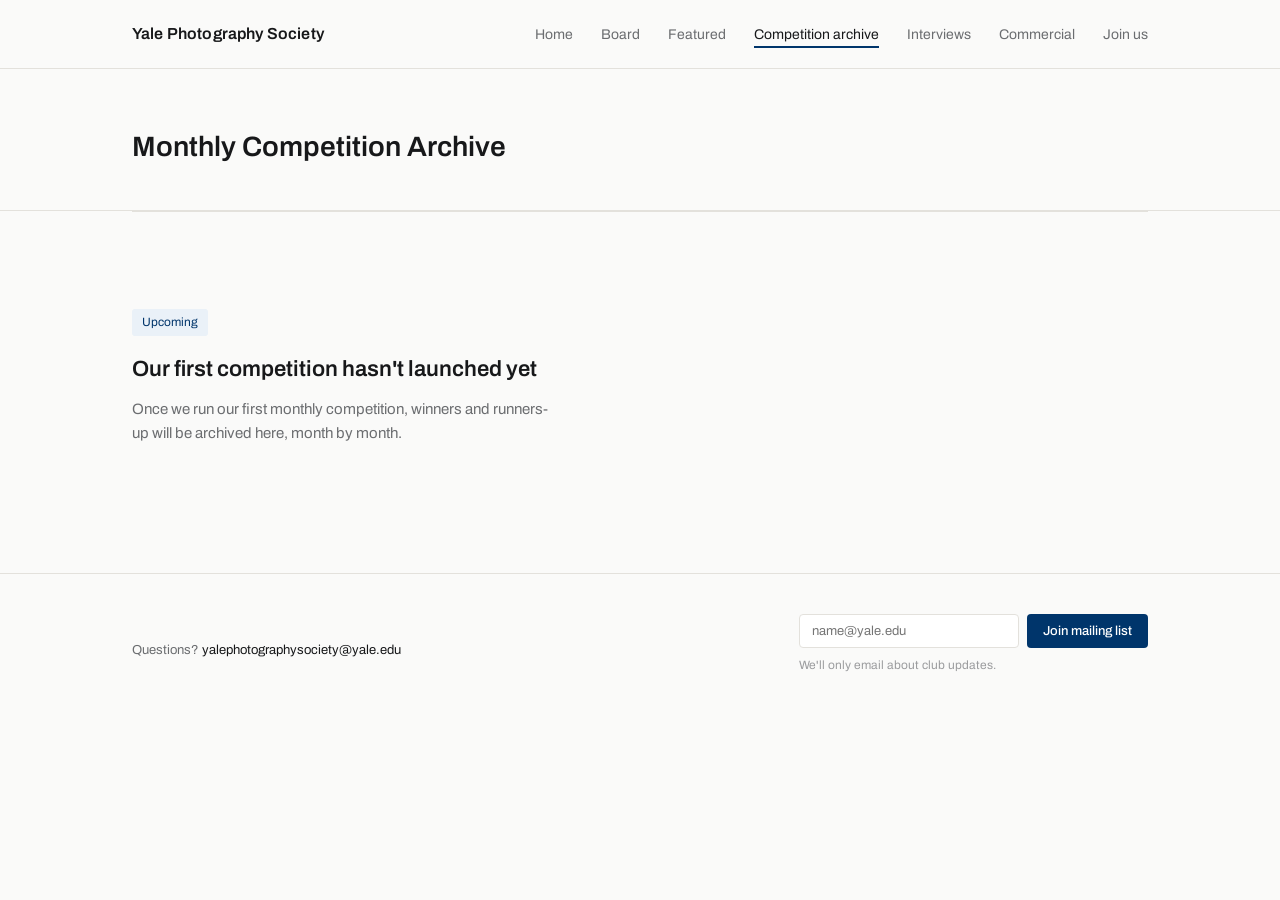
==== archive.html @ 02fdcc41 "Initial site" ====
<!DOCTYPE html>
<html lang="en">
<head>
  <meta charset="UTF-8">
  <meta name="viewport" content="width=device-width, initial-scale=1.0">
  <title>Monthly Competition Archive — Yale Photography Society</title>
  <link rel="stylesheet" href="css/style.css">
</head>
<body>

  <nav class="site-nav">
    <div class="wrap">
      <a href="index.html" class="wordmark">Yale Photography Society</a>
      <button class="nav-toggle" aria-label="Toggle menu">&#9776;</button>
      <ul class="nav-links">
        <li><a href="index.html">Home</a></li>
        <li><a href="board.html">Board</a></li>
        <li><a href="featured.html">Featured</a></li>
        <li><a href="archive.html" aria-current="page">Competition archive</a></li>
        <li><a href="interviews.html">Interviews</a></li>
        <li><a href="commercial.html">Commercial</a></li>
        <li><a href="join.html">Join us</a></li>
      </ul>
    </div>
  </nav>

  <header class="page-header">
    <div class="wrap">
      <h1>Monthly Competition Archive</h1>
    </div>
  </header>

  <section class="wrap">
    <div class="empty-state">
      <span class="tag">Upcoming</span>
      <h2>Our first competition hasn't launched yet</h2>
      <p>Once we run our first monthly competition, winners and runners-up will be archived here, month by month.</p>
    </div>
  </section>

  <footer class="site-footer">
    <div class="wrap">
      <p class="contact-email">Questions? <a href="mailto:yalephotographysociety@yale.edu">yalephotographysociety@yale.edu</a></p>
      <div>
        <form class="mailing-list-form">
          <div class="mailing-list">
            <input type="email" placeholder="name@yale.edu" required aria-label="Email address">
            <button type="submit">Join mailing list</button>
          </div>
          <p class="mailing-list-note">We'll only email about club updates.</p>
        </form>
      </div>
    </div>
  </footer>

  <script src="js/main.js"></script>
</body>
</html>
---- css/style.css ----
/* ============================================
   Yale Photography Society — shared stylesheet
   ============================================ */

@import url('https://fonts.googleapis.com/css2?family=Archivo:wght@400;500;600&display=swap');

:root {
  --bg: #FAFAF9;
  --bg-card: #FFFFFF;
  --text-primary: #17181A;
  --text-secondary: #6B6D70;
  --text-muted: #9B9C9E;
  --border: #E3E1DC;
  --accent: #00356B;
  --accent-tint: #EAF1F8;
  --max-width: 1080px;
}

* { box-sizing: border-box; }

html, body {
  margin: 0;
  padding: 0;
}

body {
  font-family: 'Archivo', -apple-system, BlinkMacSystemFont, sans-serif;
  background: var(--bg);
  color: var(--text-primary);
  line-height: 1.6;
  -webkit-font-smoothing: antialiased;
}

a {
  color: inherit;
  text-decoration: none;
}

img {
  max-width: 100%;
  display: block;
}

/* ---------- layout shell ---------- */

.wrap {
  max-width: var(--max-width);
  margin: 0 auto;
  padding: 0 32px;
}

@media (max-width: 640px) {
  .wrap { padding: 0 20px; }
}

/* ---------- nav ---------- */

.site-nav {
  border-bottom: 1px solid var(--border);
  position: sticky;
  top: 0;
  background: var(--bg);
  z-index: 10;
}

.site-nav .wrap {
  display: flex;
  align-items: center;
  justify-content: space-between;
  height: 68px;
}

.wordmark {
  font-weight: 600;
  font-size: 16px;
  letter-spacing: 0.01em;
  white-space: nowrap;
}

.nav-links {
  display: flex;
  gap: 28px;
  list-style: none;
  margin: 0;
  padding: 0;
}

.nav-links a {
  font-size: 14px;
  color: var(--text-secondary);
  padding-bottom: 4px;
  border-bottom: 2px solid transparent;
  transition: color 0.15s ease, border-color 0.15s ease;
}

.nav-links a:hover {
  color: var(--text-primary);
}

.nav-links a[aria-current="page"] {
  color: var(--text-primary);
  border-bottom-color: var(--accent);
}

.nav-toggle {
  display: none;
  background: none;
  border: none;
  font-size: 22px;
  cursor: pointer;
  color: var(--text-primary);
}

@media (max-width: 760px) {
  .nav-toggle { display: block; }

  .nav-links {
    display: none;
    position: absolute;
    top: 68px;
    left: 0;
    right: 0;
    background: var(--bg);
    border-bottom: 1px solid var(--border);
    flex-direction: column;
    gap: 0;
    padding: 8px 0;
  }

  .nav-links.open {
    display: flex;
  }

  .nav-links a {
    padding: 14px 20px;
    border-bottom: none;
    width: 100%;
  }

  .nav-links a[aria-current="page"] {
    background: var(--accent-tint);
    border-bottom: none;
  }
}

/* ---------- page header ---------- */

.page-header {
  padding: 56px 0 32px;
  border-bottom: 1px solid var(--border);
}

.page-header h1 {
  font-size: 28px;
  font-weight: 600;
  margin: 0 0 8px;
}

.page-header p {
  font-size: 15px;
  color: var(--text-secondary);
  margin: 0;
  max-width: 60ch;
}

/* ---------- hero (home) ---------- */

.hero {
  padding: 88px 0 48px;
}

.hero h1 {
  font-size: 48px;
  font-weight: 600;
  line-height: 1.08;
  margin: 0 0 20px;
  max-width: 16ch;
}

.hero p {
  font-size: 17px;
  color: var(--text-secondary);
  max-width: 52ch;
  margin: 0 0 32px;
}

@media (max-width: 640px) {
  .hero h1 { font-size: 34px; }
}

.btn {
  display: inline-block;
  background: var(--accent);
  color: #fff;
  font-size: 14px;
  font-weight: 500;
  padding: 12px 22px;
  border-radius: 4px;
  border: none;
  cursor: pointer;
  transition: opacity 0.15s ease;
}

.btn:hover { opacity: 0.85; }

.btn-outline {
  display: inline-block;
  background: transparent;
  color: var(--text-primary);
  font-size: 14px;
  font-weight: 500;
  padding: 11px 22px;
  border-radius: 4px;
  border: 1px solid var(--border);
  cursor: pointer;
  transition: border-color 0.15s ease;
}

.btn-outline:hover { border-color: var(--text-secondary); }

/* ---------- image placeholder block ---------- */

.img-placeholder {
  background: #EDEBE6;
  border: 1px dashed #C9C7C0;
  border-radius: 4px;
  display: flex;
  align-items: center;
  justify-content: center;
  color: #A9A79F;
  font-size: 12px;
  aspect-ratio: 4 / 5;
}

.img-placeholder.wide {
  aspect-ratio: 16 / 10;
}

.img-placeholder.square {
  aspect-ratio: 1 / 1;
}

/* ---------- featured strip (home) ---------- */

.featured-strip {
  padding: 8px 0 56px;
}

.featured-strip .label-row {
  display: flex;
  justify-content: space-between;
  align-items: baseline;
  margin-bottom: 16px;
}

.featured-strip .label-row h2 {
  font-size: 16px;
  font-weight: 500;
  margin: 0;
}

.featured-strip .label-row a {
  font-size: 13px;
  color: var(--accent);
}

.grid-3 {
  display: grid;
  grid-template-columns: repeat(3, minmax(0, 1fr));
  gap: 16px;
}

@media (max-width: 640px) {
  .grid-3 { grid-template-columns: 1fr; }
}

/* ---------- join callout (home) ---------- */

.join-callout {
  border-top: 1px solid var(--border);
  padding: 48px 0 72px;
  display: flex;
  align-items: center;
  justify-content: space-between;
  gap: 24px;
  flex-wrap: wrap;
}

.join-callout p {
  font-size: 15px;
  color: var(--text-secondary);
  margin: 0;
  max-width: 46ch;
}

/* ---------- board grid ---------- */

.board-grid {
  display: grid;
  grid-template-columns: repeat(4, minmax(0, 1fr));
  gap: 28px 20px;
  padding: 40px 0 72px;
}

@media (max-width: 900px) {
  .board-grid { grid-template-columns: repeat(3, minmax(0, 1fr)); }
}

@media (max-width: 640px) {
  .board-grid { grid-template-columns: repeat(2, minmax(0, 1fr)); gap: 24px 14px; }
}

.board-member .img-placeholder {
  border-radius: 50%;
  aspect-ratio: 1 / 1;
  margin-bottom: 14px;
}

.board-member h3 {
  font-size: 15px;
  font-weight: 500;
  margin: 0 0 2px;
}

.board-member .role {
  font-size: 13px;
  color: var(--text-secondary);
  margin: 0 0 2px;
}

.board-member .grad-year {
  font-size: 12px;
  color: var(--text-muted);
  margin: 0 0 6px;
}

.board-member .specialty {
  display: inline-block;
  font-size: 11px;
  color: var(--accent);
  background: var(--accent-tint);
  padding: 3px 9px;
  border-radius: 3px;
}

/* ---------- featured page ---------- */

.season-label {
  font-size: 13px;
  color: var(--accent);
  margin: 0 0 6px;
}

.featured-grid {
  display: grid;
  grid-template-columns: repeat(2, minmax(0, 1fr));
  gap: 24px;
  padding: 40px 0 72px;
}

@media (max-width: 640px) {
  .featured-grid { grid-template-columns: 1fr; }
}

.featured-item figcaption {
  margin: 10px 2px 0;
  font-size: 13px;
  color: var(--text-secondary);
  display: flex;
  justify-content: space-between;
}

.featured-item figcaption .specialty {
  color: var(--accent);
}

/* ---------- empty state (archive / interviews / commercial) ---------- */

.empty-state {
  padding: 96px 0 128px;
  text-align: left;
  border-top: 1px solid var(--border);
}

.empty-state .tag {
  display: inline-block;
  font-size: 12px;
  color: var(--accent);
  background: var(--accent-tint);
  padding: 4px 10px;
  border-radius: 3px;
  margin-bottom: 16px;
}

.empty-state h2 {
  font-size: 22px;
  font-weight: 600;
  margin: 0 0 10px;
}

.empty-state p {
  font-size: 15px;
  color: var(--text-secondary);
  max-width: 48ch;
  margin: 0;
}

/* ---------- join us page ---------- */

.join-page {
  padding: 48px 0 96px;
  max-width: 60ch;
}

.join-page p {
  font-size: 15px;
  color: var(--text-secondary);
  margin: 0 0 24px;
}

.join-page ul {
  padding-left: 20px;
  margin: 0 0 32px;
  color: var(--text-secondary);
  font-size: 15px;
}

.join-page li {
  margin-bottom: 8px;
}

/* ---------- footer ---------- */

.site-footer {
  border-top: 1px solid var(--border);
  padding: 40px 0;
  margin-top: 0;
}

.site-footer .wrap {
  display: flex;
  justify-content: space-between;
  align-items: center;
  gap: 24px;
  flex-wrap: wrap;
}

.site-footer .contact-email {
  font-size: 13px;
  color: var(--text-secondary);
}

.site-footer .contact-email a {
  color: var(--text-primary);
}

.mailing-list {
  display: flex;
  gap: 8px;
}

.mailing-list input[type="email"] {
  font-family: inherit;
  font-size: 13px;
  padding: 9px 12px;
  border: 1px solid var(--border);
  border-radius: 4px;
  min-width: 220px;
  background: #fff;
  color: var(--text-primary);
}

.mailing-list input[type="email"]:focus {
  outline: none;
  border-color: var(--accent);
}

.mailing-list button {
  font-family: inherit;
  font-size: 13px;
  font-weight: 500;
  padding: 9px 16px;
  border-radius: 4px;
  border: none;
  background: var(--accent);
  color: #fff;
  cursor: pointer;
}

.mailing-list button:hover { opacity: 0.85; }

.mailing-list-note {
  font-size: 12px;
  color: var(--text-muted);
  margin-top: 8px;
}

@media (max-width: 640px) {
  .site-footer .wrap { flex-direction: column; align-items: flex-start; }
  .mailing-list { width: 100%; }
  .mailing-list input[type="email"] { flex: 1; min-width: 0; }
}
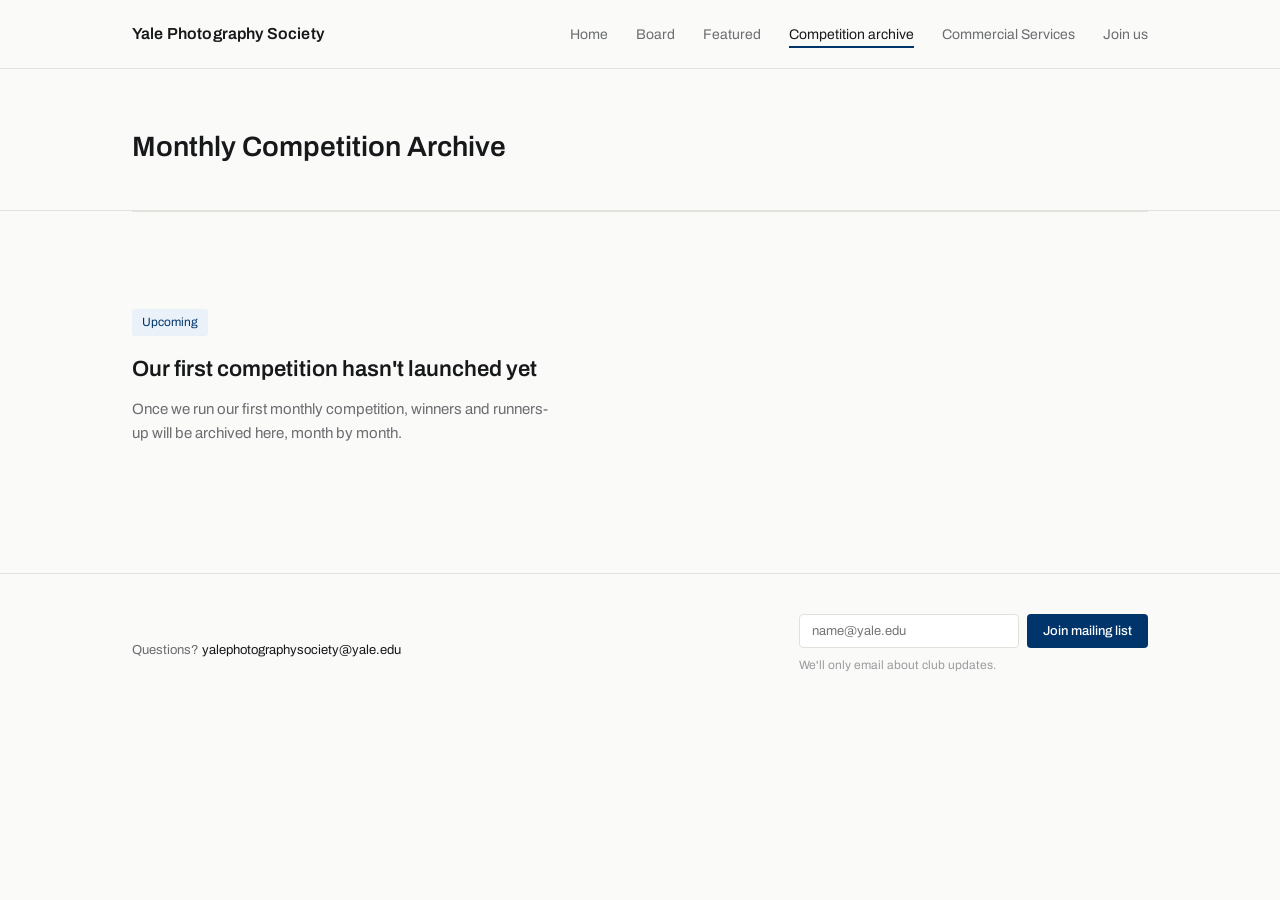
==== commit ff23f663: "Board info, remove interviews, commercial services, home redesign" ====
--- a/archive.html
+++ b/archive.html
@@ -17,8 +17,7 @@
         <li><a href="board.html">Board</a></li>
         <li><a href="featured.html">Featured</a></li>
         <li><a href="archive.html" aria-current="page">Competition archive</a></li>
-        <li><a href="interviews.html">Interviews</a></li>
-        <li><a href="commercial.html">Commercial</a></li>
+        <li><a href="commercial.html">Commercial Services</a></li>
         <li><a href="join.html">Join us</a></li>
       </ul>
     </div>
--- a/css/style.css
+++ b/css/style.css
@@ -166,26 +166,44 @@
 /* ---------- hero (home) ---------- */
 
 .hero {
-  padding: 88px 0 48px;
-}
-
-.hero h1 {
-  font-size: 48px;
-  font-weight: 600;
-  line-height: 1.08;
-  margin: 0 0 20px;
-  max-width: 16ch;
+  padding: 56px 0 48px;
+}
+
+.hero-layout {
+  display: flex;
+  align-items: center;
+  gap: 56px;
+}
+
+.hero-photo {
+  flex: 0 0 340px;
+}
+
+.hero-photo img {
+  border-radius: 6px;
+  width: 100%;
+  height: auto;
+}
+
+.hero-content {
+  flex: 1;
 }
 
 .hero p {
-  font-size: 17px;
-  color: var(--text-secondary);
-  max-width: 52ch;
-  margin: 0 0 32px;
-}
-
-@media (max-width: 640px) {
-  .hero h1 { font-size: 34px; }
+  font-size: 18px;
+  color: var(--text-primary);
+  max-width: 46ch;
+  margin: 0 0 28px;
+  line-height: 1.5;
+}
+
+@media (max-width: 760px) {
+  .hero-layout {
+    flex-direction: column;
+    align-items: flex-start;
+    gap: 28px;
+  }
+  .hero-photo { flex-basis: auto; width: 100%; max-width: 320px; }
 }
 
 .btn {
@@ -296,24 +314,27 @@
 /* ---------- board grid ---------- */
 
 .board-grid {
-  display: grid;
-  grid-template-columns: repeat(4, minmax(0, 1fr));
-  gap: 28px 20px;
+  display: flex;
+  flex-wrap: wrap;
+  justify-content: center;
+  gap: 32px 24px;
   padding: 40px 0 72px;
 }
 
-@media (max-width: 900px) {
-  .board-grid { grid-template-columns: repeat(3, minmax(0, 1fr)); }
+.board-member {
+  width: 200px;
+  text-align: center;
 }
 
 @media (max-width: 640px) {
-  .board-grid { grid-template-columns: repeat(2, minmax(0, 1fr)); gap: 24px 14px; }
+  .board-grid { gap: 28px 16px; }
+  .board-member { width: 140px; }
 }
 
 .board-member .img-placeholder {
   border-radius: 50%;
   aspect-ratio: 1 / 1;
-  margin-bottom: 14px;
+  margin: 0 auto 14px;
 }
 
 .board-member h3 {
@@ -345,7 +366,7 @@
 
 /* ---------- featured page ---------- */
 
-.season-label {
+.theme-label {
   font-size: 13px;
   color: var(--accent);
   margin: 0 0 6px;
@@ -374,7 +395,49 @@
   color: var(--accent);
 }
 
-/* ---------- empty state (archive / interviews / commercial) ---------- */
+/* ---------- commercial services ---------- */
+
+.services-grid {
+  display: grid;
+  grid-template-columns: repeat(2, minmax(0, 1fr));
+  gap: 16px;
+  padding: 40px 0 24px;
+}
+
+@media (max-width: 640px) {
+  .services-grid { grid-template-columns: 1fr; }
+}
+
+.service-card {
+  border: 1px solid var(--border);
+  border-radius: 6px;
+  padding: 22px;
+  background: var(--bg-card);
+}
+
+.service-card h3 {
+  font-size: 16px;
+  font-weight: 500;
+  margin: 0 0 6px;
+}
+
+.service-card p {
+  font-size: 14px;
+  color: var(--text-secondary);
+  margin: 0;
+}
+
+.services-note {
+  font-size: 13px;
+  color: var(--text-secondary);
+  padding-bottom: 56px;
+}
+
+.services-note a {
+  color: var(--accent);
+}
+
+/* ---------- empty state (archive) ---------- */
 
 .empty-state {
   padding: 96px 0 128px;
